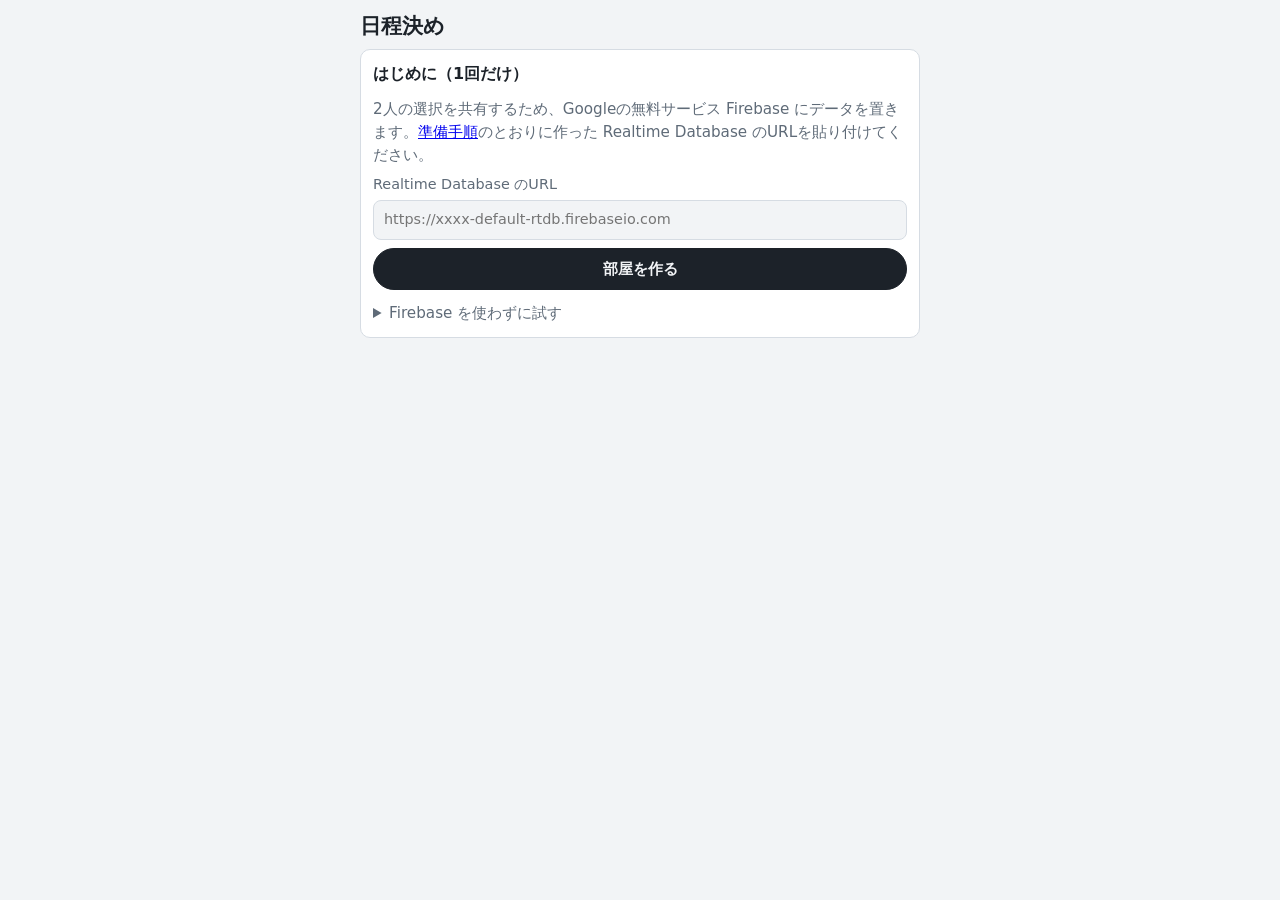
==== index.html @ 67986031 "Keep names, title and hint text in the database instead of the code Co-Authored-By: Claude Fable 5.1" ====
<!DOCTYPE html>
<html lang="ja">
<head>
<meta charset="utf-8">
<meta name="viewport" content="width=device-width, initial-scale=1, viewport-fit=cover">
<link rel="stylesheet" href="style.css">
<script src="config.js"></script>
<script src="common.js"></script>
<title>日程決め</title>
<meta name="description" content="2つの候補日に対してAさんとBさんが5段階で希望を出し、どちらが①・②の日に行くかを自動で決めます。">
</head>
<body>
<main>
  <header>
    <h1 id="h1">日程決め</h1>
  </header>

  <section class="card" id="noRoom" hidden>
    <h2>はじめに（1回だけ）</h2>
    <p class="sub">2人の選択を共有するため、Googleの無料サービス Firebase にデータを置きます。<a href="https://github.com/soral9/Public#firebase-の準備5分" target="_blank" rel="noopener">準備手順</a>のとおりに作った Realtime Database のURLを貼り付けてください。</p>
    <label class="field">Realtime Database のURL<input id="dbUrl" placeholder="https://xxxx-default-rtdb.firebaseio.com" inputmode="url" autocomplete="off"></label>
    <div class="actions"><button class="btn" id="btnCreate">部屋を作る</button></div>
    <p class="note err" id="createErr" hidden></p>
    <details>
      <summary class="sub">Firebase を使わずに試す</summary>
      <p class="sub">サインアップ不要の jsonblob.com に保存します。サービス側の都合で失敗したり、30日でデータが消えたりすることがあります。</p>
      <div class="actions"><button class="btn secondary" id="btnCreateBlob">jsonblob で部屋を作る</button></div>
    </details>
  </section>

  <section class="card" id="dates" hidden>
    <span class="eyebrow">今回の候補日</span>
    <div class="dates" id="autoDates" hidden>
      <div><span class="tag d1">①</span> <span id="auto1">…</span></div>
      <div><span class="tag d2">②</span> <span id="auto2">…</span></div>
    </div>
    <div id="manualDates">
      <div class="row2">
        <label class="field"><span><span class="tag d1">①</span> 候補日①</span><input id="d1" placeholder="例: 11/8(土) 14:00"></label>
        <label class="field"><span><span class="tag d2">②</span> 候補日②</span><input id="d2" placeholder="例: 11/15(土) 11:00"></label>
      </div>
      <div class="actions"><button class="btn secondary" id="btnSaveDates">候補日を保存</button></div>
      <div class="toast" id="dateToast" aria-live="polite"></div>
    </div>
  </section>

  <section class="card" id="yearly" hidden>
    <details id="yearlyBox">
      <summary><span class="eyebrow">年間の候補日リスト</span></summary>
      <div class="stack">
        <p class="sub" id="yearlyHint">届いた一覧をそのまま貼り付けてください。</p>
        <label class="field"><textarea id="yearlyText" rows="6" placeholder="10月25日11時30分：&#10;10月31日10時：&#10;11月23日11時：&#10;…"></textarea></label>
        <div class="actions">
          <button class="btn secondary" id="btnSaveYearly">リストを保存</button>
        </div>
        <div class="toast" id="yearlyToast" aria-live="polite"></div>
        <ol class="datelist" id="dateList"></ol>
      </div>
    </details>
  </section>

  <section class="card" id="people" hidden>
    <span class="eyebrow">選択ページ</span>
    <div class="status">
      <div class="person">
        <span class="name" id="nameA"></span>
        <span class="pill" id="pillA"></span>
        <a class="btn" id="linkA" href="#">Aさんの選択ページ</a>
        <button class="btn secondary" id="copyA">リンクをコピー</button>
      </div>
      <div class="person">
        <span class="name" id="nameB"></span>
        <span class="pill" id="pillB"></span>
        <a class="btn" id="linkB" href="#">Bさんの選択ページ</a>
        <button class="btn secondary" id="copyB">リンクをコピー</button>
      </div>
    </div>
    <div class="toast" id="linkToast" aria-live="polite"></div>
  </section>

  <section class="card" id="secR" hidden>
    <span class="eyebrow">現在の結果</span>
    <div class="result" id="result"></div>
    <div class="actions">
      <button class="btn line" id="btnLineResult">結果をLINEで送る</button>
      <button class="btn secondary" id="btnCopyResult">結果をコピー</button>
    </div>
    <div class="toast" id="resultToast" aria-live="polite"></div>
  </section>

  <section class="card" id="waiting" hidden>
    <span class="eyebrow">現在の結果</span>
    <p class="sub" id="waitMsg"></p>
  </section>

  <section class="card" id="tools" hidden>
    <div class="actions">
      <button class="btn secondary" id="btnReset">選択をリセット</button>
    </div>
    <details id="textBox">
      <summary class="sub">表示する名前・文言（データベースに保存）</summary>
      <div class="stack">
        <div class="row2">
          <label class="field">Aの表示名<input id="txtA" placeholder="Aさん" autocomplete="off"></label>
          <label class="field">Bの表示名<input id="txtB" placeholder="Bさん" autocomplete="off"></label>
        </div>
        <label class="field">タイトル<input id="txtTitle" placeholder="日程決め" autocomplete="off"></label>
        <label class="field">リスト欄の説明文<input id="txtHint" placeholder="届いた一覧をそのまま貼り付けてください。" autocomplete="off"></label>
        <div class="actions"><button class="btn secondary" id="btnSaveText">文言を保存</button></div>
        <div class="toast" id="textToast" aria-live="polite"></div>
      </div>
    </details>
    <p class="sub" id="resetConfirm" hidden>2人の選択を消します（候補日リストは残ります）。よろしければもう一度「選択をリセット」を押してください。</p>
    <p class="note err" id="err" hidden></p>
  </section>

</main>
<script>
(function () {
  'use strict';
  var S = window.App, $ = S.$;
  var id = S.roomId();
  var room = null, timer = null, resetArmed = false, textFilled = false;

  function show(el, on) { el.hidden = !on; }
  function setErr(msg) { $('err').textContent = msg || ''; show($('err'), !!msg); }

  function render() {
    show($('noRoom'), !id);
    if (!id && S.storeName() === 'firebase' && !$('dbUrl').value) $('dbUrl').value = S.dbUrl();
    ['dates', 'yearly', 'people', 'tools'].forEach(function (k) { show($(k), !!id); });
    if (!id) { show($('secR'), false); show($('waiting'), false); return; }
    $('linkA').href = S.pageUrl('a.html', id);
    $('linkB').href = S.pageUrl('b.html', id);
    $('nameA').textContent = S.NAMES.a; $('nameB').textContent = S.NAMES.b;
    $('linkA').textContent = S.NAMES.a + 'の選択ページ'; $('linkB').textContent = S.NAMES.b + 'の選択ページ';
    if (!room) return;
    $('h1').textContent = S.title(); document.title = S.title();
    $('nameA').textContent = S.NAMES.a; $('nameB').textContent = S.NAMES.b;
    $('linkA').textContent = S.NAMES.a + 'の選択ページ'; $('linkB').textContent = S.NAMES.b + 'の選択ページ';
    $('yearlyHint').textContent = room.text.hint || '届いた一覧をそのまま貼り付けてください。';
    if (!textFilled) { textFilled = true; $('txtA').value = room.text.a || ''; $('txtB').value = room.text.b || ''; $('txtTitle').value = room.text.title || ''; $('txtHint').value = room.text.hint || ''; }
    var v = S.view(room);
    show($('autoDates'), v.auto); show($('manualDates'), !v.auto);
    if (v.auto) {
      $('auto1').textContent = v.d1 || '(今年のリストは終了。新しいリストを貼り付けてください)';
      $('auto2').textContent = v.d2 || '(次の候補日がありません)';
    } else {
      if (document.activeElement !== $('d1')) $('d1').value = room.d1;
      if (document.activeElement !== $('d2')) $('d2').value = room.d2;
    }
    if (document.activeElement !== $('yearlyText') && !$('yearlyText').value && room.dates.length) {
      $('yearlyText').value = room.dates.map(function (iso) { return S.fmtDate(iso, true); }).join('\n');
    }
    renderDateList(room.dates, v.next);
    $('yearlyBox').open = !room.dates.length || $('yearlyBox').open;
    setPill($('pillA'), v.a !== null); setPill($('pillB'), v.b !== null);
    var r = S.renderResultInto($('result'), room);
    show($('secR'), !!r); show($('waiting'), !r);
    if (!r) {
      var left = [];
      if (v.a === null) left.push(S.NAMES.a);
      if (v.b === null) left.push(S.NAMES.b);
      $('waitMsg').textContent = left.join('と') + 'の選択待ちです。2人とも選ぶと、ここに結果が表示されます。';
    }
  }
  function renderDateList(dates, next) {
    var ol = $('dateList'); ol.innerHTML = '';
    dates.forEach(function (iso) {
      var li = document.createElement('li'); li.textContent = S.fmtDate(iso, true);
      var i = next.indexOf(iso);
      if (i >= 0) { li.className = 'now'; li.textContent += i === 0 ? '　← ①' : '　← ②'; }
      else if (S.upcoming([iso]).length === 0) li.className = 'past';
      ol.appendChild(li);
    });
  }
  function setPill(el, done) { el.textContent = done ? '選択済み' : '未回答'; el.className = 'pill ' + (done ? 'done' : 'todo'); }

  function refresh() {
    if (!id) return Promise.resolve();
    return S.loadRoom(id).then(function (r) { room = r; setErr(''); render(); })
      .catch(function (e) { setErr('読み込みに失敗しました。部屋が見つからないか、通信エラーです。(' + e.message + ')'); });
  }

  function create(btn) {
    btn.disabled = true; show($('createErr'), false);
    S.createRoom().then(function (newId) {
      location.replace(S.pageUrl('index.html', newId));
    }).catch(function (e) {
      btn.disabled = false;
      $('createErr').textContent = '部屋を作れませんでした。URLとデータベースのルール、通信環境を確認してください。(' + e.message + ')';
      show($('createErr'), true);
    });
  }
  $('btnCreate').addEventListener('click', function () {
    if (!S.setDbUrl($('dbUrl').value)) {
      $('createErr').textContent = 'URLの形式が違います。https://～.firebaseio.com または https://～.firebasedatabase.app の形で貼り付けてください。';
      show($('createErr'), true); return;
    }
    create($('btnCreate'));
  });
  $('btnCreateBlob').addEventListener('click', function () { create($('btnCreateBlob')); });
  $('btnSaveDates').addEventListener('click', function () {
    var d1 = $('d1').value.trim(), d2 = $('d2').value.trim();
    $('btnSaveDates').disabled = true;
    S.updateRoom(id, { d1: d1, d2: d2 }).then(function (r) { room = r; render(); toast('dateToast', '保存しました。'); })
      .catch(function (e) { setErr('保存に失敗しました。(' + e.message + ')'); })
      .then(function () { $('btnSaveDates').disabled = false; });
  });
  $('btnSaveYearly').addEventListener('click', function () {
    var dates = S.parseDatesAuto($('yearlyText').value);
    if (!dates.length) { toast('yearlyToast', '日付を読み取れませんでした。「10月25日11時30分」の形で貼り付けてください。'); return; }
    $('btnSaveYearly').disabled = true;
    S.updateRoom(id, { dates: dates, a: null, b: null, round: '' }).then(function (r) { room = r; $('yearlyText').value = ''; render(); toast('yearlyToast', dates.length + '件を保存しました。'); })
      .catch(function (e) { setErr('保存に失敗しました。(' + e.message + ')'); })
      .then(function () { $('btnSaveYearly').disabled = false; });
  });
  $('btnSaveText').addEventListener('click', function () {
    var text = { a: $('txtA').value, b: $('txtB').value, title: $('txtTitle').value, hint: $('txtHint').value };
    $('btnSaveText').disabled = true;
    S.updateRoom(id, { text: text }).then(function (r) { room = r; render(); toast('textToast', '保存しました。'); })
      .catch(function (e) { setErr('保存に失敗しました。(' + e.message + ')'); })
      .then(function () { $('btnSaveText').disabled = false; });
  });
  $('btnReset').addEventListener('click', function () {
    if (!resetArmed) { resetArmed = true; show($('resetConfirm'), true); return; }
    resetArmed = false; show($('resetConfirm'), false);
    S.updateRoom(id, { a: null, b: null, round: '' }).then(function (r) { room = r; render(); })
      .catch(function (e) { setErr('リセットに失敗しました。(' + e.message + ')'); });
  });

  function toast(elId, m) { $(elId).textContent = m; setTimeout(function () { $(elId).textContent = ''; }, 3000); }
  function inviteText(who, file) {
    return '【' + S.title() + '】\n' + (room ? '① ' + room.d1 + '\n② ' + room.d2 + '\n' : '') + who + 'の希望を選んでね↓\n' + S.pageUrl(file, id);
  }
  function wireCopy(copyBtn, textFn, toastId) {
    $(copyBtn).addEventListener('click', function () { S.copyText(textFn()).then(function () { toast(toastId, 'コピーしました。'); }); });
  }
  function wireShare(lineBtn, copyBtn, textFn, toastId) {
    $(lineBtn).addEventListener('click', function () {
      var t = textFn();
      if (navigator.share) navigator.share({ text: t }).catch(function () {});
      else window.open(S.lineShareUrl(t), '_blank');
    });
    wireCopy(copyBtn, textFn, toastId);
  }
  wireCopy('copyA', function () { return inviteText(S.NAMES.a, 'a.html'); }, 'linkToast');
  wireCopy('copyB', function () { return inviteText(S.NAMES.b, 'b.html'); }, 'linkToast');
  wireShare('btnLineResult', 'btnCopyResult', function () { return S.shareTextFor(room, S.decide(room)) + location.href; }, 'resultToast');

  // 自動更新: 20秒ごと、および画面に戻ったとき
  document.addEventListener('visibilitychange', function () { if (!document.hidden) refresh(); });
  if (id) timer = setInterval(refresh, 20000);

  render();
  refresh();
})();
</script>
</body>
</html>
---- style.css ----
/* Layout: one narrow column (phone first). 共通スタイル */
:root {
  --bg: #f2f4f6; --panel: #ffffff; --fg: #1c2229; --muted: #5f6b78; --line: #d6dce3;
  --accent: #2b5f8a;  /* ① */
  --accent2: #8a3f5c; /* ② */
  --neutral: #6b7280;
  --ok-bg: #e6f2ec; --ok-fg: #1f5a3a;
  --warn-bg: #fbeedd; --warn-fg: #7a4a0d;
  --err-bg: #f9e3e3; --err-fg: #7a1d1d;
  --font-display: "Hiragino Mincho ProN", "Yu Mincho", "YuMincho", "BIZ UDPMincho", serif;
  --font-body: system-ui, -apple-system, "Hiragino Kaku Gothic ProN", "Yu Gothic", "Meiryo", sans-serif;
}
@media (prefers-color-scheme: dark) {
  :root:not([data-theme="light"]) {
    --bg: #14191f; --panel: #1e252d; --fg: #e8ecf0; --muted: #9aa6b2; --line: #343e49;
    --accent: #7fb3dc; --accent2: #d78ab0; --neutral: #a0a8b3;
    --ok-bg: #1d3a2b; --ok-fg: #a9dcc0; --warn-bg: #43311a; --warn-fg: #f1cf9a;
    --err-bg: #4a2222; --err-fg: #f3b3b3; color-scheme: dark;
  }
}
:root[data-theme="dark"] {
  --bg: #14191f; --panel: #1e252d; --fg: #e8ecf0; --muted: #9aa6b2; --line: #343e49;
  --accent: #7fb3dc; --accent2: #d78ab0; --neutral: #a0a8b3;
  --ok-bg: #1d3a2b; --ok-fg: #a9dcc0; --warn-bg: #43311a; --warn-fg: #f1cf9a;
  --err-bg: #4a2222; --err-fg: #f3b3b3; color-scheme: dark;
}
* { box-sizing: border-box; }
[hidden] { display: none !important; }
html, body { margin: 0; }
body { background: var(--bg); color: var(--fg); font-family: var(--font-body); font-size: 15px; line-height: 1.5; padding-inline: 12px; padding-block: 12px 24px; }
main { max-width: 560px; margin: 0 auto; display: grid; gap: 10px; }
h1 { font-family: var(--font-display); font-weight: 700; font-size: 1.3rem; margin: 0; line-height: 1.3; text-wrap: balance; }
h1 small { font-family: var(--font-body); font-size: .9rem; color: var(--muted); font-weight: 400; margin-left: .5em; }
.sub { color: var(--muted); margin: 4px 0 0; font-size: .95rem; }
section.card { background: var(--panel); border: 1px solid var(--line); border-radius: 10px; padding: 12px; display: grid; gap: 8px; }
h2 { font-size: 1rem; margin: 0; font-weight: 700; }
.eyebrow { font-size: .7rem; letter-spacing: .08em; color: var(--muted); text-transform: uppercase; }
label.field { display: grid; gap: 4px; font-size: .9rem; color: var(--muted); }
label.field input { font: inherit; color: var(--fg); background: var(--bg); border: 1px solid var(--line); border-radius: 8px; padding: 8px 10px; width: 100%; }
label.field input:focus { outline: 2px solid var(--accent); outline-offset: 1px; }
.row2 { display: grid; grid-template-columns: 1fr 1fr; gap: 10px; }
@media (max-width: 420px) { .row2 { grid-template-columns: 1fr; } }
.tag { display: inline-block; font-weight: 700; padding: 0 .4em; border-radius: 6px; color: #fff; }
.tag.d1 { background: var(--accent); } .tag.d2 { background: var(--accent2); }
.dates { display: grid; gap: 4px; font-size: 1rem; }

.choices { display: grid; gap: 6px; }
.choice { display: grid; grid-template-columns: 1fr auto; align-items: center; gap: 10px; width: 100%; text-align: left; font: inherit; color: var(--fg); background: var(--bg); border: 2px solid var(--line); border-radius: 10px; padding: 9px 12px; cursor: pointer; }
.choice small { color: var(--muted); font-size: .8rem; }
.choice:hover { border-color: var(--muted); }
.choice:focus-visible { outline: 2px solid var(--accent); outline-offset: 2px; }
.choice[aria-pressed="true"] { border-color: var(--fg); background: var(--panel); font-weight: 700; }
.choice:disabled { opacity: .6; cursor: wait; }
.choice[data-v="-2"], .choice[data-v="-1"] { border-left: 6px solid var(--accent); }
.choice[data-v="2"], .choice[data-v="1"] { border-left: 6px solid var(--accent2); }
.choice[data-v="0"] { border-left: 6px solid var(--neutral); }

.actions { display: flex; flex-wrap: wrap; gap: 8px; }
.btn { font: inherit; font-weight: 700; border-radius: 999px; padding: 9px 16px; font-size: .95rem; cursor: pointer; border: 1px solid var(--fg); background: var(--fg); color: var(--bg); flex: 1 1 auto; text-align: center; text-decoration: none; }
.btn.secondary { background: transparent; color: var(--fg); }
.btn.line { background: #06C755; border-color: #06C755; color: #fff; }
.btn:disabled { opacity: .45; cursor: not-allowed; }
.btn:focus-visible { outline: 2px solid var(--accent); outline-offset: 2px; }

.status { display: grid; grid-template-columns: 1fr 1fr; gap: 8px; }
.person { border: 1px solid var(--line); border-radius: 10px; padding: 10px; display: grid; gap: 6px; min-width: 0; }
.person .name { font-family: var(--font-display); font-size: 1.1rem; font-weight: 700; }
.pill { display: inline-block; font-size: .8rem; font-weight: 700; padding: 2px 10px; border-radius: 999px; justify-self: start; }
.pill.done { background: var(--ok-bg); color: var(--ok-fg); }
.pill.todo { background: var(--warn-bg); color: var(--warn-fg); }
.person .btn { padding: 7px 8px; font-size: .85rem; }
.person .mini { display: flex; gap: 6px; }
.person .mini .btn { flex: 1 1 0; }

.result { display: grid; gap: 12px; }
.assign { display: grid; grid-template-columns: 1fr 1fr; gap: 8px; }
.assign div { border: 1px solid var(--line); border-radius: 10px; padding: 10px; display: grid; gap: 0; min-width: 0; }
.assign .tag { justify-self: start; }
.assign .who { font-family: var(--font-display); font-size: 1.25rem; font-weight: 700; }
.assign .when { color: var(--muted); font-size: .85rem; }
.note { border-radius: 8px; padding: 8px 10px; font-size: .88rem; margin: 0; }
.note.ok { background: var(--ok-bg); color: var(--ok-fg); }
.note.warn { background: var(--warn-bg); color: var(--warn-fg); }
.note.err { background: var(--err-bg); color: var(--err-fg); }
.votes { font-size: .9rem; color: var(--muted); margin: 0; }
.votes b { color: var(--fg); }
.toast { font-size: .85rem; color: var(--muted); min-height: 0; }
.toast:empty { display: none; }
.meta { font-size: .8rem; color: var(--muted); }
footer { color: var(--muted); font-size: .8rem; text-align: center; }
footer a { color: inherit; }

label.field textarea { font: inherit; color: var(--fg); background: var(--bg); border: 1px solid var(--line); border-radius: 8px; padding: 10px 12px; width: 100%; resize: vertical; }
label.field textarea:focus { outline: 2px solid var(--accent); outline-offset: 1px; }
.stack { display: grid; gap: 8px; padding-top: 8px; }
summary { cursor: pointer; }
.datelist { margin: 0; padding-left: 1.4em; font-variant-numeric: tabular-nums; font-size: .9rem; }
.datelist li.past { color: var(--muted); text-decoration: line-through; }
.datelist li.now { font-weight: 700; }
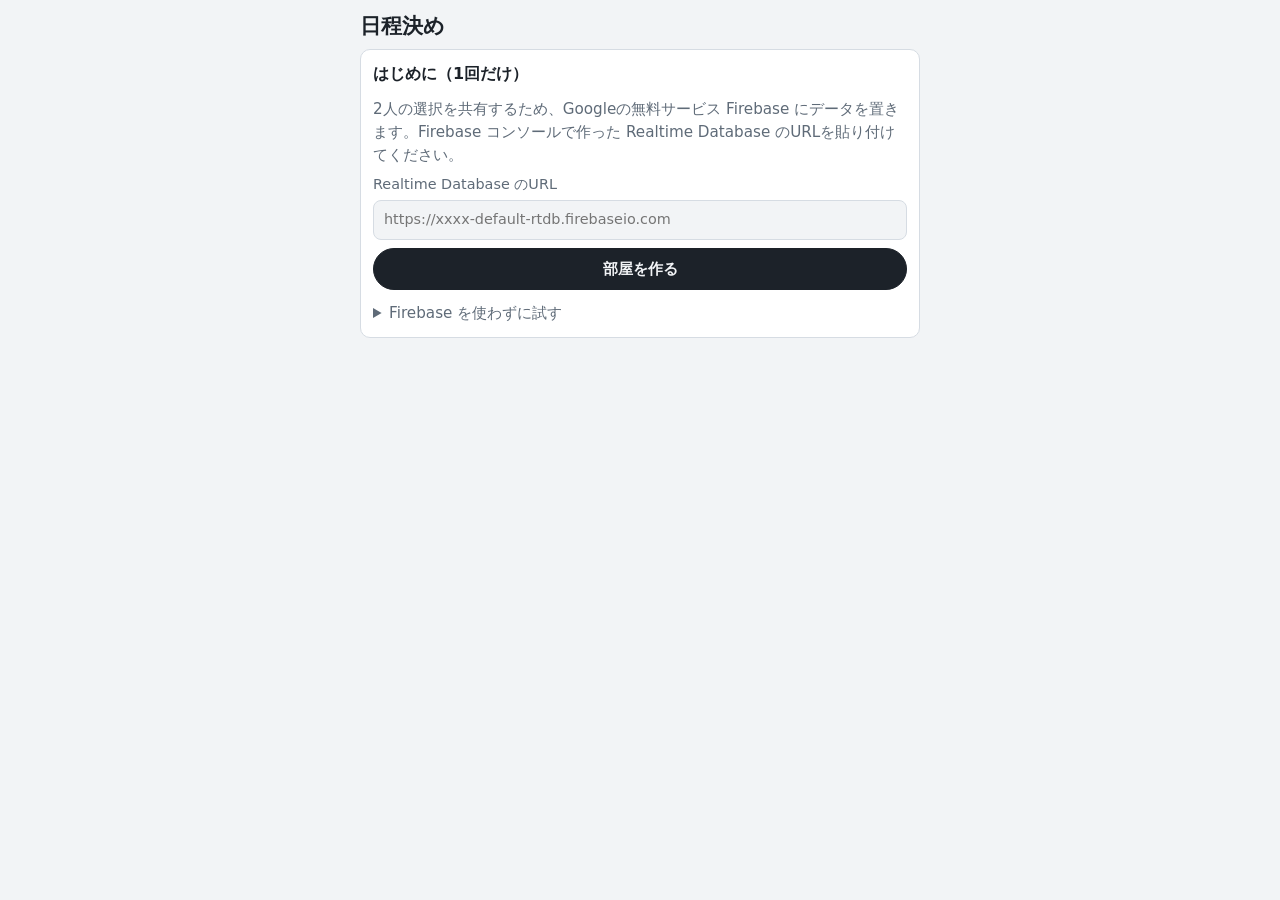
==== commit f0c2c8d7: "Harden pages: CSP, no-referrer, no inline scripts; drop dead README link Co-Authored-By: Claude Fabl" ====
--- a/index.html
+++ b/index.html
@@ -3,9 +3,11 @@
 <head>
 <meta charset="utf-8">
 <meta name="viewport" content="width=device-width, initial-scale=1, viewport-fit=cover">
-<link rel="stylesheet" href="style.css">
-<script src="config.js"></script>
-<script src="common.js"></script>
+<meta http-equiv="Content-Security-Policy" content="default-src 'none'; script-src 'self'; style-src 'self'; connect-src https://*.firebaseio.com https://*.firebasedatabase.app https://jsonblob.com; img-src 'self' data:; base-uri 'none'; form-action 'none'; upgrade-insecure-requests">
+<meta name="referrer" content="no-referrer">
+<link rel="stylesheet" href="style.css?v=9">
+<script src="config.js?v=9"></script>
+<script src="common.js?v=9"></script>
 <title>日程決め</title>
 <meta name="description" content="2つの候補日に対してAさんとBさんが5段階で希望を出し、どちらが①・②の日に行くかを自動で決めます。">
 </head>
@@ -17,9 +19,10 @@
 
   <section class="card" id="noRoom" hidden>
     <h2>はじめに（1回だけ）</h2>
-    <p class="sub">2人の選択を共有するため、Googleの無料サービス Firebase にデータを置きます。<a href="https://github.com/soral9/Public#firebase-の準備5分" target="_blank" rel="noopener">準備手順</a>のとおりに作った Realtime Database のURLを貼り付けてください。</p>
+    <p class="sub">2人の選択を共有するため、Googleの無料サービス Firebase にデータを置きます。Firebase コンソールで作った Realtime Database のURLを貼り付けてください。</p>
     <label class="field">Realtime Database のURL<input id="dbUrl" placeholder="https://xxxx-default-rtdb.firebaseio.com" inputmode="url" autocomplete="off"></label>
     <div class="actions"><button class="btn" id="btnCreate">部屋を作る</button></div>
+    <p class="sub" id="lastRoomBox" hidden>前に使った部屋があります: <a id="lastRoom" href="#">前回の部屋を開く</a>（新しく作ると候補日はまた登録が必要です）</p>
     <p class="note err" id="createErr" hidden></p>
     <details>
       <summary class="sub">Firebase を使わずに試す</summary>
@@ -66,16 +69,13 @@
         <span class="name" id="nameA"></span>
         <span class="pill" id="pillA"></span>
         <a class="btn" id="linkA" href="#">Aさんの選択ページ</a>
-        <button class="btn secondary" id="copyA">リンクをコピー</button>
       </div>
       <div class="person">
         <span class="name" id="nameB"></span>
         <span class="pill" id="pillB"></span>
         <a class="btn" id="linkB" href="#">Bさんの選択ページ</a>
-        <button class="btn secondary" id="copyB">リンクをコピー</button>
       </div>
     </div>
-    <div class="toast" id="linkToast" aria-live="polite"></div>
   </section>
 
   <section class="card" id="secR" hidden>
@@ -95,10 +95,11 @@
 
   <section class="card" id="tools" hidden>
     <div class="actions">
-      <button class="btn secondary" id="btnReset">選択をリセット</button>
+      <button class="btn danger" id="btnReset">選択をリセット</button>
     </div>
     <details id="textBox">
       <summary class="sub">表示する名前・文言（データベースに保存）</summary>
+      <p class="sub">URLに <code>?a=名前&amp;b=名前&amp;t=題材</code> を付けた場合はそちらが優先されます。</p>
       <div class="stack">
         <div class="row2">
           <label class="field">Aの表示名<input id="txtA" placeholder="Aさん" autocomplete="off"></label>
@@ -110,151 +111,11 @@
         <div class="toast" id="textToast" aria-live="polite"></div>
       </div>
     </details>
-    <p class="sub" id="resetConfirm" hidden>2人の選択を消します（候補日リストは残ります）。よろしければもう一度「選択をリセット」を押してください。</p>
+    <p class="note err" id="resetConfirm" hidden>2人の選択を消します（候補日リストは残ります）。本当に消すなら、もう一度「選択をリセット」を押してください。</p>
     <p class="note err" id="err" hidden></p>
   </section>
 
 </main>
-<script>
-(function () {
-  'use strict';
-  var S = window.App, $ = S.$;
-  var id = S.roomId();
-  var room = null, timer = null, resetArmed = false, textFilled = false;
-
-  function show(el, on) { el.hidden = !on; }
-  function setErr(msg) { $('err').textContent = msg || ''; show($('err'), !!msg); }
-
-  function render() {
-    show($('noRoom'), !id);
-    if (!id && S.storeName() === 'firebase' && !$('dbUrl').value) $('dbUrl').value = S.dbUrl();
-    ['dates', 'yearly', 'people', 'tools'].forEach(function (k) { show($(k), !!id); });
-    if (!id) { show($('secR'), false); show($('waiting'), false); return; }
-    $('linkA').href = S.pageUrl('a.html', id);
-    $('linkB').href = S.pageUrl('b.html', id);
-    $('nameA').textContent = S.NAMES.a; $('nameB').textContent = S.NAMES.b;
-    $('linkA').textContent = S.NAMES.a + 'の選択ページ'; $('linkB').textContent = S.NAMES.b + 'の選択ページ';
-    if (!room) return;
-    $('h1').textContent = S.title(); document.title = S.title();
-    $('nameA').textContent = S.NAMES.a; $('nameB').textContent = S.NAMES.b;
-    $('linkA').textContent = S.NAMES.a + 'の選択ページ'; $('linkB').textContent = S.NAMES.b + 'の選択ページ';
-    $('yearlyHint').textContent = room.text.hint || '届いた一覧をそのまま貼り付けてください。';
-    if (!textFilled) { textFilled = true; $('txtA').value = room.text.a || ''; $('txtB').value = room.text.b || ''; $('txtTitle').value = room.text.title || ''; $('txtHint').value = room.text.hint || ''; }
-    var v = S.view(room);
-    show($('autoDates'), v.auto); show($('manualDates'), !v.auto);
-    if (v.auto) {
-      $('auto1').textContent = v.d1 || '(今年のリストは終了。新しいリストを貼り付けてください)';
-      $('auto2').textContent = v.d2 || '(次の候補日がありません)';
-    } else {
-      if (document.activeElement !== $('d1')) $('d1').value = room.d1;
-      if (document.activeElement !== $('d2')) $('d2').value = room.d2;
-    }
-    if (document.activeElement !== $('yearlyText') && !$('yearlyText').value && room.dates.length) {
-      $('yearlyText').value = room.dates.map(function (iso) { return S.fmtDate(iso, true); }).join('\n');
-    }
-    renderDateList(room.dates, v.next);
-    $('yearlyBox').open = !room.dates.length || $('yearlyBox').open;
-    setPill($('pillA'), v.a !== null); setPill($('pillB'), v.b !== null);
-    var r = S.renderResultInto($('result'), room);
-    show($('secR'), !!r); show($('waiting'), !r);
-    if (!r) {
-      var left = [];
-      if (v.a === null) left.push(S.NAMES.a);
-      if (v.b === null) left.push(S.NAMES.b);
-      $('waitMsg').textContent = left.join('と') + 'の選択待ちです。2人とも選ぶと、ここに結果が表示されます。';
-    }
-  }
-  function renderDateList(dates, next) {
-    var ol = $('dateList'); ol.innerHTML = '';
-    dates.forEach(function (iso) {
-      var li = document.createElement('li'); li.textContent = S.fmtDate(iso, true);
-      var i = next.indexOf(iso);
-      if (i >= 0) { li.className = 'now'; li.textContent += i === 0 ? '　← ①' : '　← ②'; }
-      else if (S.upcoming([iso]).length === 0) li.className = 'past';
-      ol.appendChild(li);
-    });
-  }
-  function setPill(el, done) { el.textContent = done ? '選択済み' : '未回答'; el.className = 'pill ' + (done ? 'done' : 'todo'); }
-
-  function refresh() {
-    if (!id) return Promise.resolve();
-    return S.loadRoom(id).then(function (r) { room = r; setErr(''); render(); })
-      .catch(function (e) { setErr('読み込みに失敗しました。部屋が見つからないか、通信エラーです。(' + e.message + ')'); });
-  }
-
-  function create(btn) {
-    btn.disabled = true; show($('createErr'), false);
-    S.createRoom().then(function (newId) {
-      location.replace(S.pageUrl('index.html', newId));
-    }).catch(function (e) {
-      btn.disabled = false;
-      $('createErr').textContent = '部屋を作れませんでした。URLとデータベースのルール、通信環境を確認してください。(' + e.message + ')';
-      show($('createErr'), true);
-    });
-  }
-  $('btnCreate').addEventListener('click', function () {
-    if (!S.setDbUrl($('dbUrl').value)) {
-      $('createErr').textContent = 'URLの形式が違います。https://～.firebaseio.com または https://～.firebasedatabase.app の形で貼り付けてください。';
-      show($('createErr'), true); return;
-    }
-    create($('btnCreate'));
-  });
-  $('btnCreateBlob').addEventListener('click', function () { create($('btnCreateBlob')); });
-  $('btnSaveDates').addEventListener('click', function () {
-    var d1 = $('d1').value.trim(), d2 = $('d2').value.trim();
-    $('btnSaveDates').disabled = true;
-    S.updateRoom(id, { d1: d1, d2: d2 }).then(function (r) { room = r; render(); toast('dateToast', '保存しました。'); })
-      .catch(function (e) { setErr('保存に失敗しました。(' + e.message + ')'); })
-      .then(function () { $('btnSaveDates').disabled = false; });
-  });
-  $('btnSaveYearly').addEventListener('click', function () {
-    var dates = S.parseDatesAuto($('yearlyText').value);
-    if (!dates.length) { toast('yearlyToast', '日付を読み取れませんでした。「10月25日11時30分」の形で貼り付けてください。'); return; }
-    $('btnSaveYearly').disabled = true;
-    S.updateRoom(id, { dates: dates, a: null, b: null, round: '' }).then(function (r) { room = r; $('yearlyText').value = ''; render(); toast('yearlyToast', dates.length + '件を保存しました。'); })
-      .catch(function (e) { setErr('保存に失敗しました。(' + e.message + ')'); })
-      .then(function () { $('btnSaveYearly').disabled = false; });
-  });
-  $('btnSaveText').addEventListener('click', function () {
-    var text = { a: $('txtA').value, b: $('txtB').value, title: $('txtTitle').value, hint: $('txtHint').value };
-    $('btnSaveText').disabled = true;
-    S.updateRoom(id, { text: text }).then(function (r) { room = r; render(); toast('textToast', '保存しました。'); })
-      .catch(function (e) { setErr('保存に失敗しました。(' + e.message + ')'); })
-      .then(function () { $('btnSaveText').disabled = false; });
-  });
-  $('btnReset').addEventListener('click', function () {
-    if (!resetArmed) { resetArmed = true; show($('resetConfirm'), true); return; }
-    resetArmed = false; show($('resetConfirm'), false);
-    S.updateRoom(id, { a: null, b: null, round: '' }).then(function (r) { room = r; render(); })
-      .catch(function (e) { setErr('リセットに失敗しました。(' + e.message + ')'); });
-  });
-
-  function toast(elId, m) { $(elId).textContent = m; setTimeout(function () { $(elId).textContent = ''; }, 3000); }
-  function inviteText(who, file) {
-    return '【' + S.title() + '】\n' + (room ? '① ' + room.d1 + '\n② ' + room.d2 + '\n' : '') + who + 'の希望を選んでね↓\n' + S.pageUrl(file, id);
-  }
-  function wireCopy(copyBtn, textFn, toastId) {
-    $(copyBtn).addEventListener('click', function () { S.copyText(textFn()).then(function () { toast(toastId, 'コピーしました。'); }); });
-  }
-  function wireShare(lineBtn, copyBtn, textFn, toastId) {
-    $(lineBtn).addEventListener('click', function () {
-      var t = textFn();
-      if (navigator.share) navigator.share({ text: t }).catch(function () {});
-      else window.open(S.lineShareUrl(t), '_blank');
-    });
-    wireCopy(copyBtn, textFn, toastId);
-  }
-  wireCopy('copyA', function () { return inviteText(S.NAMES.a, 'a.html'); }, 'linkToast');
-  wireCopy('copyB', function () { return inviteText(S.NAMES.b, 'b.html'); }, 'linkToast');
-  wireShare('btnLineResult', 'btnCopyResult', function () { return S.shareTextFor(room, S.decide(room)) + location.href; }, 'resultToast');
-
-  // 自動更新: 20秒ごと、および画面に戻ったとき
-  document.addEventListener('visibilitychange', function () { if (!document.hidden) refresh(); });
-  if (id) timer = setInterval(refresh, 20000);
-
-  render();
-  refresh();
-})();
-</script>
+<script src="index.js?v=9"></script>
 </body>
 </html>
--- a/style.css
+++ b/style.css
@@ -59,6 +59,7 @@
 .btn { font: inherit; font-weight: 700; border-radius: 999px; padding: 9px 16px; font-size: .95rem; cursor: pointer; border: 1px solid var(--fg); background: var(--fg); color: var(--bg); flex: 1 1 auto; text-align: center; text-decoration: none; }
 .btn.secondary { background: transparent; color: var(--fg); }
 .btn.line { background: #06C755; border-color: #06C755; color: #fff; }
+.btn.danger { background: #b3261e; border-color: #b3261e; color: #fff; }
 .btn:disabled { opacity: .45; cursor: not-allowed; }
 .btn:focus-visible { outline: 2px solid var(--accent); outline-offset: 2px; }
 
@@ -78,6 +79,7 @@
 .assign .tag { justify-self: start; }
 .assign .who { font-family: var(--font-display); font-size: 1.25rem; font-weight: 700; }
 .assign .when { color: var(--muted); font-size: .85rem; }
+.assign .cal { margin-top: 6px; justify-self: start; font: inherit; font-size: .8rem; padding: 4px 8px; border: 1px solid var(--line); border-radius: 999px; background: transparent; color: var(--fg); cursor: pointer; }
 .note { border-radius: 8px; padding: 8px 10px; font-size: .88rem; margin: 0; }
 .note.ok { background: var(--ok-bg); color: var(--ok-fg); }
 .note.warn { background: var(--warn-bg); color: var(--warn-fg); }
